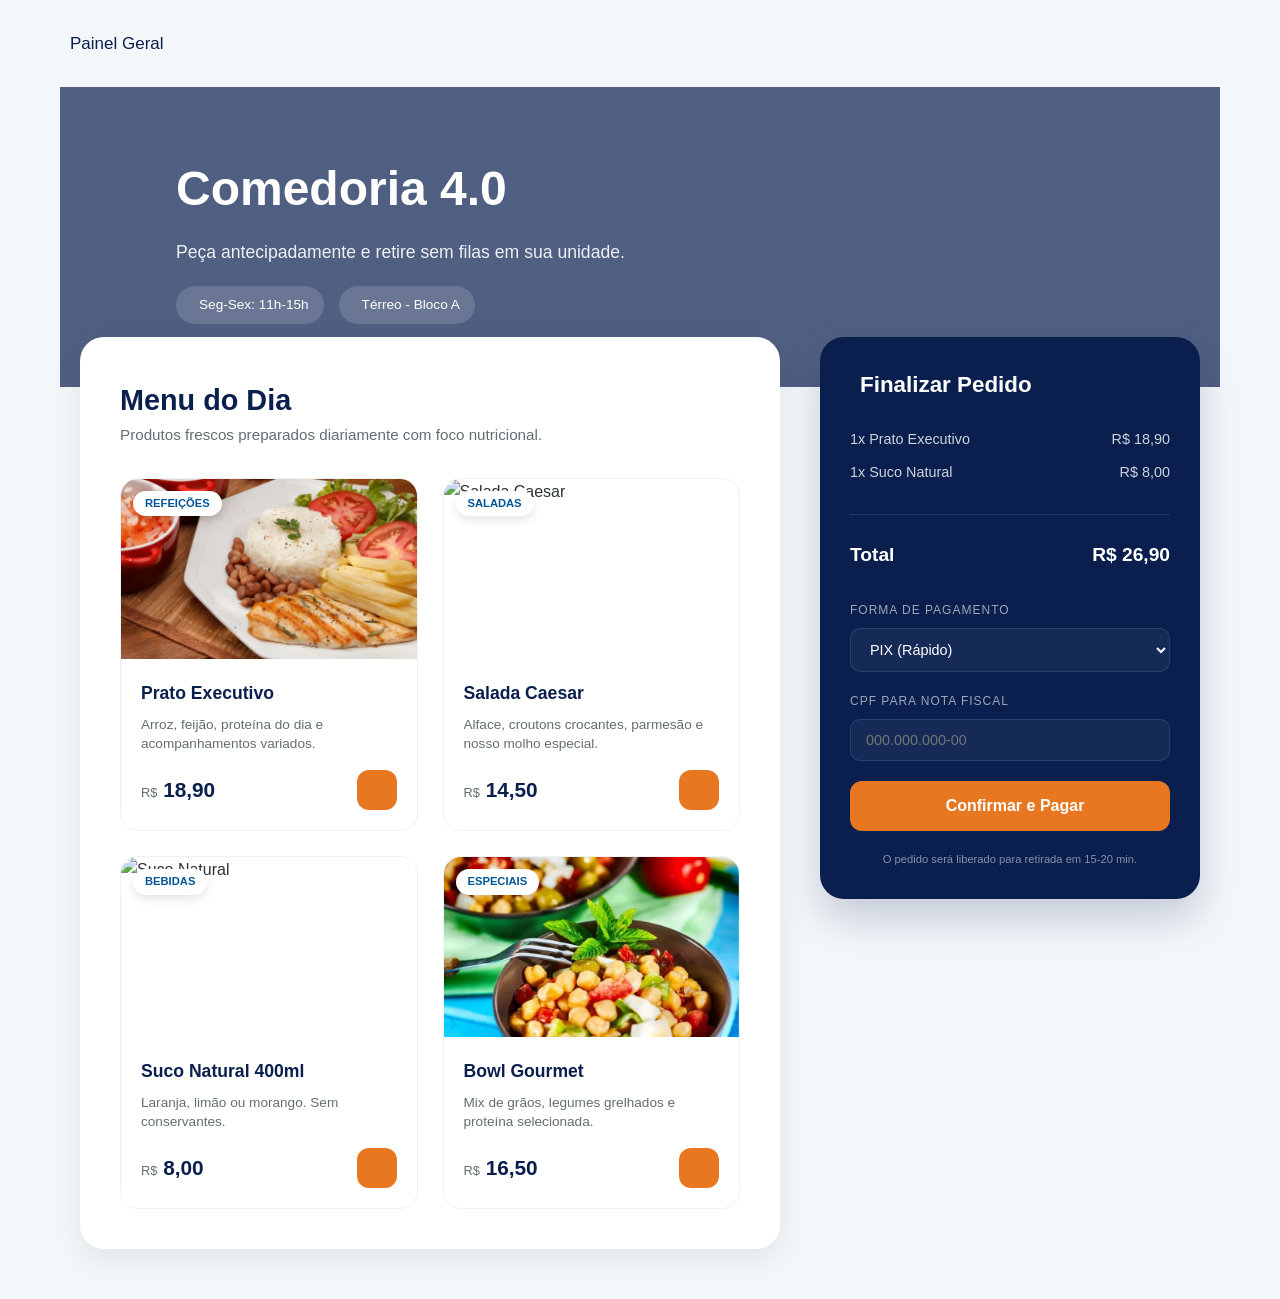
==== HTML/lanchonete.html @ bf76064f "Correcao" ====
<!DOCTYPE html>
<html lang="pt-BR">
<head>
    <meta charset="UTF-8">
    <meta name="viewport" content="width=device-width, initial-scale=1.0">
    <title>Comedoria 4.0 — SESC Elite</title>
    <link rel="stylesheet" href="https://cdn.jsdelivr.net/npm/@tabler/icons-webfont@latest/tabler-icons.min.css">
    <link rel="stylesheet" href="../CSS/style.css">
    <link rel="shortcut icon" href="/img/cropped-logo-sesc.png" type="image/cropped-logo-sesc.png">
    <style>
        :root {
            --sesc-blue-dark: #0A1F4E;
            --sesc-blue: #005596;
            --sesc-orange: #E87722;
            --bg-light: #f4f7fa;
            --white: #ffffff;
            --text-main: #2d3436;
            --text-muted: #636e72;
            --shadow: 0 10px 30px rgba(0,0,0,0.08);
        }

        * { margin: 0; padding: 0; box-sizing: border-box; font-family: 'Inter', 'Segoe UI', sans-serif; }
        body { background-color: var(--bg-light); color: var(--text-main); }

        /* HEADER ELITE */
        .hero-lanchonete {
            height: 300px;
            background: linear-gradient(rgba(10, 31, 78, 0.7), rgba(10, 31, 78, 0.7)),
                        url('https://images.unsplash.com/photo-1550966841-3ee323357836?q=80&w=1200') center/cover;
            display: flex;
            align-items: center;
            padding: 0 10%;
            color: white;
        }

        .hero-text h1 { font-size: 3rem; font-weight: 800; margin-bottom: 10px; }
        .hero-text p { font-size: 1.1rem; opacity: 0.9; margin-bottom: 20px; }
        .hero-badges { display: flex; gap: 15px; }
        .h-badge { background: rgba(255,255,255,0.15); padding: 8px 15px; border-radius: 50px; font-size: 0.85rem; backdrop-filter: blur(5px); display: flex; align-items: center; gap: 8px; }

        /* LAYOUT PRINCIPAL */
        .shop-container {
            display: grid;
            grid-template-columns: 1fr 380px;
            gap: 40px;
            max-width: 1300px;
            margin: -50px auto 50px;
            padding: 0 20px;
        }

        /* GRID DE PRODUTOS */
        .menu-section {
            background: var(--white);
            padding: 40px;
            border-radius: 24px;
            box-shadow: var(--shadow);
        }

        .section-header { margin-bottom: 30px; }
        .section-header h2 { font-size: 1.8rem; color: var(--sesc-blue-dark); }
        .section-header p { color: var(--text-muted); font-size: 0.95rem; }

        .products-grid {
            display: grid;
            grid-template-columns: repeat(auto-fill, minmax(280px, 1fr));
            gap: 25px;
        }

        .product-card {
            background: var(--white);
            border-radius: 18px;
            overflow: hidden;
            border: 1px solid #edf2f7;
            transition: transform 0.3s ease, box-shadow 0.3s ease;
            position: relative;
        }

        .product-card:hover { transform: translateY(-8px); box-shadow: 0 15px 30px rgba(0,0,0,0.1); }

        .p-image { height: 180px; position: relative; overflow: hidden; }
        .p-image img { width: 100%; height: 100%; object-fit: cover; }
        .p-tag { position: absolute; top: 12px; left: 12px; background: white; padding: 4px 12px; border-radius: 50px; font-size: 0.7rem; font-weight: 700; color: var(--sesc-blue); text-transform: uppercase; box-shadow: 0 4px 10px rgba(0,0,0,0.1); }

        .p-info { padding: 20px; }
        .p-info h3 { font-size: 1.1rem; margin-bottom: 8px; color: var(--sesc-blue-dark); }
        .p-info p { font-size: 0.85rem; color: var(--text-muted); height: 40px; overflow: hidden; line-height: 1.4; }

        .p-footer { display: flex; justify-content: space-between; align-items: center; margin-top: 15px; }
        .p-price { font-size: 1.3rem; font-weight: 800; color: var(--sesc-blue-dark); }
        .p-price span { font-size: 0.8rem; font-weight: 400; color: var(--text-muted); }

        .btn-add {
            background: var(--sesc-orange);
            color: white;
            border: none;
            width: 40px;
            height: 40px;
            border-radius: 12px;
            cursor: pointer;
            display: flex;
            align-items: center;
            justify-content: center;
            font-size: 1.2rem;
            transition: 0.2s;
        }

        .btn-add:hover { background: #d3661d; transform: scale(1.1); }

        /* FORMULÁRIO DE PAGAMENTO / CHECKOUT */
        .checkout-sidebar {
            position: sticky;
            top: 20px;
            height: fit-content;
        }

        .checkout-card {
            background: var(--sesc-blue-dark);
            color: white;
            padding: 30px;
            border-radius: 24px;
            box-shadow: 0 20px 40px rgba(10, 31, 78, 0.2);
        }

        .checkout-card h3 { font-size: 1.4rem; margin-bottom: 25px; display: flex; align-items: center; gap: 10px; }
        
        .order-summary { margin-bottom: 25px; border-bottom: 1px solid rgba(255,255,255,0.1); padding-bottom: 20px; }
        .order-item { display: flex; justify-content: space-between; font-size: 0.9rem; margin-bottom: 10px; opacity: 0.8; }

        .total-row { display: flex; justify-content: space-between; font-size: 1.2rem; font-weight: 700; margin-bottom: 30px; }

        /* FORMULÁRIO ESTILIZADO */
        .payment-form label { display: block; font-size: 0.75rem; text-transform: uppercase; letter-spacing: 1px; opacity: 0.6; margin-bottom: 8px; }
        .input-group { margin-bottom: 20px; }
        .payment-form input, .payment-form select {
            width: 100%;
            background: rgba(255,255,255,0.05);
            border: 1px solid rgba(255,255,255,0.1);
            padding: 12px 15px;
            border-radius: 10px;
            color: white;
            font-size: 0.9rem;
            outline: none;
        }
        .payment-form input:focus { border-color: var(--sesc-orange); background: rgba(255,255,255,0.1); }

        .btn-pay {
            width: 100%;
            background: var(--sesc-orange);
            color: white;
            border: none;
            padding: 16px;
            border-radius: 12px;
            font-weight: 700;
            font-size: 1rem;
            cursor: pointer;
            transition: 0.3s;
            display: flex;
            align-items: center;
            justify-content: center;
            gap: 10px;
        }

        

        .btn-pay:hover { background: #ff8c3a; transform: translateY(-3px); box-shadow: 0 10px 20px rgba(232, 119, 34, 0.3); }

        .btn-back-elite {
            font-size: 17px;
            padding: 20px 10px;
            border-radius: 10px;
            margin-bottom: 50px;
            /* position: sticky;
            top: 50px; */
             text-decoration: none;
             color: var(--sesc-blue-dark);
             font-family: 'Franklin Gothic Medium', 'Arial Narrow', Arial, sans-serif;
        }

        .search-box-elite{
            margin-top: 30px;
            margin-bottom: 30px;
           
        }
        @media (max-width: 1024px) {
            .shop-container { grid-template-columns: 1fr; }
            .checkout-sidebar { position: static; }
        }
    </style>
</head>
<body>
    <div class="search-box-elite container">
        <a href="index.html" class="btn-back-elite"><i class="ti ti-arrow-left"></i> Painel Geral</a>
    </div>
<div class="container nav-content">
    <section class="hero-lanchonete">
        <div class="hero-text">
            <h1>Comedoria 4.0</h1>
            <p>Peça antecipadamente e retire sem filas em sua unidade.</p>
            <div class="hero-badges">
                <div class="h-badge"><i class="ti ti-clock"></i> Seg-Sex: 11h-15h</div>
                <div class="h-badge"><i class="ti ti-map-pin"></i> Térreo - Bloco A</div>
            </div>
        </div>
    </section>

    <div class="shop-container">
        <!-- ÁREA DE PRODUTOS -->
        <main class="menu-section">
            <div class="section-header">
                <h2>Menu do Dia</h2>
                <p>Produtos frescos preparados diariamente com foco nutricional.</p>
            </div>

            <div class="products-grid">
                <!-- PRATO 1 -->
                <article class="product-card">
                    <div class="p-image">
                        <span class="p-tag">Refeições</span>
                        <img src="/img/refeicao.webp" alt="Prato Executivo">
                    </div>
                    <div class="p-info">
                        <h3>Prato Executivo</h3>
                        <p>Arroz, feijão, proteína do dia e acompanhamentos variados.</p>
                        <div class="p-footer">
                            <div class="p-price"><span>R$</span> 18,90</div>
                            <button class="btn-add"><i class="ti ti-plus"></i></button>
                        </div>
                    </div>
                </article>

                <!-- PRATO 2 -->
                <article class="product-card">
                    <div class="p-image">
                        <span class="p-tag">Saladas</span>
                        <img src="https://images.unsplash.com/photo-1512621776951-a57141f2eefd?q=80&w=400" alt="Salada Caesar">
                    </div>
                    <div class="p-info">
                        <h3>Salada Caesar</h3>
                        <p>Alface, croutons crocantes, parmesão e nosso molho especial.</p>
                        <div class="p-footer">
                            <div class="p-price"><span>R$</span> 14,50</div>
                            <button class="btn-add"><i class="ti ti-plus"></i></button>
                        </div>
                    </div>
                </article>

                <!-- PRATO 3 -->
                <article class="product-card">
                    <div class="p-image">
                        <span class="p-tag">Bebidas</span>
                        <img src="https://images.unsplash.com/photo-1613478223719-2ab802602423?q=80&w=400" alt="Suco Natural">
                    </div>
                    <div class="p-info">
                        <h3>Suco Natural 400ml</h3>
                        <p>Laranja, limão ou morango. Sem conservantes.</p>
                        <div class="p-footer">
                            <div class="p-price"><span>R$</span> 8,00</div>
                            <button class="btn-add"><i class="ti ti-plus"></i></button>
                        </div>
                    </div>
                </article>

                <!-- PRATO 4 -->
                <article class="product-card">
                    <div class="p-image">
                        <span class="p-tag">Especiais</span>
                        <img src="/img/legumes.webp" alt="Bowl Gourmet">
                    </div>
                    <div class="p-info">
                        <h3>Bowl Gourmet</h3>
                        <p>Mix de grãos, legumes grelhados e proteína selecionada.</p>
                        <div class="p-footer">
                            <div class="p-price"><span>R$</span> 16,50</div>
                            <button class="btn-add"><i class="ti ti-plus"></i></button>
                        </div>
                    </div>
                </article>
            </div>
        </main>

        <!-- BARRA LATERAL DE PAGAMENTO -->
        <aside class="checkout-sidebar">
            <div class="checkout-card">
                <h3><i class="ti ti-shopping-cart"></i> Finalizar Pedido</h3>
                
                <div class="order-summary">
                    <div class="order-item"><span>1x Prato Executivo</span> <span>R$ 18,90</span></div>
                    <div class="order-item"><span>1x Suco Natural</span> <span>R$ 8,00</span></div>
                </div>

                <div class="total-row">
                    <span>Total</span>
                    <span>R$ 26,90</span>
                </div>

                <form class="payment-form">
                    <div class="input-group">
                        <label>Forma de Pagamento</label>
                        <select>
                            <option>PIX (Rápido)</option>
                            <option>Credencial SESC (Saldo)</option>
                            <option>Cartão de Crédito</option>
                        </select>
                    </div>

                    <div class="input-group">
                        <label>CPF para Nota Fiscal</label>
                        <input type="text" placeholder="000.000.000-00">
                    </div>

                    <button type="button" class="btn-pay">
                        <i class="ti ti-check"></i> Confirmar e Pagar
                    </button>
                </form>

                <p style="font-size: 0.7rem; opacity: 0.5; text-align: center; margin-top: 20px;">
                    O pedido será liberado para retirada em 15-20 min.
                </p>
            </div>
        </aside>
    </div>

</body>
</html>
---- CSS/style.css ----
/* --- CONFIGURAÇÕES GERAIS E VARIÁVEIS --- */
:root {
    --primary: #0A1F4E;    /* Azul Sesc */
    --accent: #E87722;     /* Laranja Sesc */
    --accent-light: #ff9142;
    --bg-light: #f4f7fa;
    --text-dark: #1e293b;
    --text-gray: #64748b;
    --white: #ffffff;
    --shadow: 0 10px 30px rgba(0, 0, 0, 0.08);
    --glass: rgba(255, 255, 255, 0.1);
    --success: #10b981;    /* Verde para horários ideais */
}

* {
    margin: 0;
    padding: 0;
    box-sizing: border-box;
}

body {
    font-family: 'Inter', sans-serif;
    background-color: var(--bg-light);
    color: var(--text-dark);
    line-height: 1.6;
    overflow-x: hidden;
}

h1, h2, h3, .logo-name {
    font-family: 'Montserrat', sans-serif;
    font-weight: 700;
}

.container {
    max-width: 1200px;
    margin: 0 auto;
    padding: 0 20px;
}

/* --- NAVBAR PROFISSIONAL --- */
.navbar {
    background: var(--primary);
    padding: 15px 0;
    position: sticky;
    top: 0;
    z-index: 1000;
    box-shadow: 0 4px 20px rgba(0,0,0,0.15);
}

.nav-inner {
    display: flex;
    justify-content: space-between;
    align-items: center;
    max-width: 1200px;
    margin: 0 auto;
    padding: 0 20px;
}

.nav-logo { display: flex; align-items: center; gap: 12px; }
.logo-mark {
    
    color: white;
    width: 40px;
    height: 40px;
    display: flex;
    align-items: center;
    justify-content: center;
    border-radius: 10px;
    font-size: 1.5rem;
    font-weight: 900;
}
.img-logo{
     width: 180px;
  height: auto;
}

.logo-name { color: white; font-size: 1.2rem; display: block; line-height: 1; }
.logo-sub { color: rgba(255,255,255,0.6); font-size: 0.7rem; text-transform: uppercase; letter-spacing: 1px; }

.nav-menu { display: flex; gap: 25px; list-style: none; }
.nav-menu a {
    color: rgba(255,255,255,0.8);
    text-decoration: none;
    font-weight: 500;
    font-size: 0.95rem;
    transition: 0.3s;
}

.nav-menu a:hover, .nav-menu a.active { color: var(--accent); }

.nav-actions { display: flex; gap: 15px; }

/* --- BOTÕES --- */
.btn-nav { padding: 10px 20px; border-radius: 12px; font-weight: 600; cursor: pointer; border: none; transition: 0.3s; display: flex; align-items: center; gap: 8px; }
.btn-ghost { background: transparent; color: white; border: 1px solid rgba(255,255,255,0.2); }
.btn-ghost:hover { background: rgba(255,255,255,0.1); }

.btn-cta, .btn-primary { 
    background: linear-gradient(135deg, var(--accent-light), var(--accent)); 
    color: white; 
    box-shadow: 0 4px 15px rgba(232, 119, 34, 0.3);
    border: none;
    cursor: pointer;
     border-radius: 10px;
     padding: 10px;
}
.btn-cta:hover, .btn-primary:hover { transform: translateY(-2px); box-shadow: 0 6px 20px rgba(232, 119, 34, 0.4); }

.btn-outline {
    background: transparent;
    border: 2px solid var(--accent);
    color: var(--accent);
    padding: 12px 25px;
    border-radius: 12px;
    font-weight: 700;
    cursor: pointer;
    transition: 0.3s;
}
.btn-outline:hover { background: var(--accent); color: white; }

/* --- HERO SECTION --- */
.hero {
    background: radial-gradient(circle at top right, #162a5a, var(--primary));
    padding: 100px 0 150px;
    color: white;
    position: relative;
    text-align: center;
}

.hero-h1 { font-size: 3.5rem; line-height: 1.1; margin: 20px 0; }
.hero-h1 em { color: var(--accent); font-style: normal; }
.hero-p { font-size: 1.2rem; opacity: 0.8; max-width: 600px; margin: 0 auto; }

.hero-actions { display: flex; justify-content: center; gap: 20px; margin-top: 30px; }

.hero-stats {
    display: flex;
    justify-content: center;
    gap: 20px;
    margin-top: 50px;
}

.stat-pill {
    background: rgba(255,255,255,0.05);
    backdrop-filter: blur(10px);
    padding: 15px 25px;
    border-radius: 20px;
    border: 1px solid rgba(255,255,255,0.1);
}
.stat-num { display: block; font-size: 1.5rem; font-weight: 800; color: var(--accent); }
.stat-lbl { font-size: 0.75rem; text-transform: uppercase; opacity: 0.7; }

/* --- FILA VIRTUAL E CARTÕES DE STATUS --- */
.section { padding: 80px 0; }
.section-white { background: white; }
.section-title { font-size: 2.5rem; color: var(--primary); margin-bottom: 10px; }

.queue-cards-grid {
    display: grid;
    grid-template-columns: repeat(auto-fit, minmax(350px, 1fr));
    gap: 30px;
    margin-top: 40px;
}

.q-card {
    background: white;
    border-radius: 24px;
    overflow: hidden;
    box-shadow: var(--shadow);
    transition: 0.3s;
    border: 1px solid #f1f5f9;
}

.q-card:hover { transform: translateY(-5px); box-shadow: 0 15px 45px rgba(0,0,0,0.1); }

.q-card-header { padding: 30px; color: white; position: relative; }
.ph-swim { background: linear-gradient(135deg, #0284c7, #075985); }
.ph-medical { background: linear-gradient(135deg, #f97316, #c2410c); }

.q-time-badge {
    position: absolute;
    top: 20px; right: 20px;
    background: rgba(0,0,0,0.2);
    padding: 5px 12px;
    border-radius: 50px;
    font-size: 0.8rem;
    font-weight: 600;
}

.q-card-body { padding: 30px; }
.q-pos-num { font-size: 3rem; font-weight: 900; color: #0284c7; display: block; line-height: 1; }
.orange-text { color: var(--accent); }

.q-bar-track { height: 8px; background: #e2e8f0; border-radius: 10px; margin-top: 10px; overflow: hidden; }
.q-bar-fill { height: 100%; border-radius: 10px; }
.blue { background: #0284c7; }
.orange-bg { background: var(--accent); }

/* --- AJUSTE PROFISSIONAL: HORÁRIO DE VISITAÇÃO --- */
.visiting-card {
    background: #ffffff;
    border-radius: 24px;
    padding: 32px;
    box-shadow: var(--shadow);
    border: 1px solid #f1f5f9;
    margin-top: 30px;
}

.hour-item.ideal .hour-label {
    color: var(--success);
    font-weight: 800;
}

.status-badge {
    background: #ecfdf5;
    color: var(--success);
    padding: 4px 12px;
    border-radius: 50px;
    font-size: 0.65rem;
    font-weight: 800;
    border: 1px solid #d1fae5;
}

/* --- SERVIÇOS (CARDS COM FOTO) --- */
.services-grid {
    display: grid;
    grid-template-columns: repeat(auto-fit, minmax(300px, 1fr));
    gap: 30px;
}

.svc-card {
    background: white;
    border-radius: 20px;
    overflow: hidden;
    box-shadow: var(--shadow);
    transition: 0.3s;
}

.svc-photo {
    height: 200px;
    background-size: cover;
    background-position: center;
    position: relative;
}

.ph-food { background-image: url('https://images.unsplash.com/photo-1504674900247-0877df9cc836?q=80&w=800'); }
.ph-sport { background-image: url('https://images.unsplash.com/photo-1534438327276-14e5300c3a48?q=80&w=800'); }
.ph-tourism { background-image: url('https://images.unsplash.com/photo-1507525428034-b723cf961d3e?q=80&w=800'); }

.svc-overlay { 
    position: absolute; top: 0; left: 0; width: 100%; height: 100%;
    background: rgba(10, 31, 78, 0.4);
    display: flex; align-items: center; justify-content: center; 
    font-size: 3rem; color: white; opacity: 0; transition: 0.3s;
}
.svc-card:hover .svc-overlay { opacity: 1; }

.svc-body { padding: 25px; }
.svc-cta { color: var(--accent); font-weight: 700; display: block; margin-top: 15px; text-decoration: none; }

/* --- CREDENCIAL 3D --- */
.section-dark { background: var(--primary); padding: 100px 0; color: white; }
.cred-layout { display: flex; align-items: center; gap: 50px; flex-wrap: wrap; }
.cred-left { flex: 1; min-width: 300px; }
.cred-right { flex: 1; display: flex; justify-content: center; }

.cred-card-3d {
    width: 380px;
    height: 220px;
    background: linear-gradient(135deg, #1e293b, #0f172a);
    border-radius: 20px;
    padding: 25px;
    position: relative;
    box-shadow: 0 25px 50px rgba(0,0,0,0.4);
    border: 1px solid rgba(255,255,255,0.1);
    overflow: hidden;
    transition: 0.5s ease;
}

.cred-card-3d:hover {
    transform: perspective(1000px) rotateY(-10deg) rotateX(5deg);
}

.cc-logo { 
    background: var(--accent); color: white; 
    width: 35px; height: 35px; border-radius: 8px; 
    display: flex; align-items: center; justify-content: center; 
    font-weight: 900; margin-bottom: 15px;
}

.cc-name { font-size: 1.4rem; font-weight: 700; margin-top: 10px; }
.cc-number { opacity: 0.6; font-family: monospace; letter-spacing: 1px; }

.cc-footer { display: flex; justify-content: space-between; align-items: flex-end; margin-top: 35px; }
.cc-qr { font-size: 2.8rem; color: white; }

.cc-circle { position: absolute; border-radius: 50%; background: var(--accent); filter: blur(40px); opacity: 0.15; z-index: 0; }
.c1 { width: 150px; height: 150px; top: -50px; right: -50px; }
.c2 { width: 100px; height: 100px; bottom: -20px; left: -20px; }

/* --- CREDENCIAL SESC ATUALIZADA (ESTILO DA FOTO) --- */

:root {
    --sesc-blue-dark: #0a2463; /* Azul profundo da imagem */
    --sesc-blue-light: #1e3a8a; /* Tom para o degradê suave no fundo */
    --white: #ffffff;
}

.cred-card-3d {
    width: 380px;
    height: 220px;
    background: var(--sesc-blue-dark);
    /* Cria o efeito de iluminação curva que aparece no fundo da foto */
    background: radial-gradient(circle at 20% 50%, var(--sesc-blue-light) 0%, var(--sesc-blue-dark) 70%);
    border-radius: 24px; /* Bordas mais arredondadas como na foto */
    padding: 25px;
    position: relative;
    box-shadow: 0 20px 40px rgba(0,0,0,0.3);
    overflow: hidden;
    color: var(--white);
    font-family: 'Inter', sans-serif;
    display: flex;
    flex-direction: column;
    justify-content: space-between;
}

/* Ícone do "S" branco no topo esquerdo */
.cc-logo { 
    background: var(--sesc-blue-light) rgba(0, 0, 0, 0.5); 
    color: var(--sesc-blue-dark); 
    width: 42px; 
    height: 42px; 
    border-radius: 8px; 
    display: flex; 
    align-items: center; 
    justify-content: center; 
    font-size: 28px;
    font-weight: 900; 
    margin-bottom: 5px;
}
.img-logo-card{
     width: 90px;
  height: auto;
  margin-left: 30px;
}

/* Badge "TITULAR" no topo direito */
.cc-badge-titular {
    position: absolute;
    top: 25px;
    right: 25px;
    background: rgba(255, 255, 255, 0.2);
    padding: 6px 16px;
    border-radius: 6px;
    font-size: 11px;
    font-weight: 800;
    letter-spacing: 1.5px;
    text-transform: uppercase;
}

/* Nome do Titular (MARIA A. SILVA) */
.cc-name { 
    font-size: 24px; 
    font-weight: 800; 
    margin-top: 15px;
    text-transform: uppercase;
    letter-spacing: 0.5px;
}

/* ID e Número */
.cc-id-container {
    margin-top: 5px;
    font-size: 14px;
    opacity: 0.9;
    letter-spacing: 1px;
}

.cc-label-small {
    font-size: 10px;
    text-transform: uppercase;
    opacity: 0.6;
    display: block;
    margin-bottom: 4px;
}

/* Rodapé com Validade e QR Code */
.cc-footer { 
    display: flex; 
    justify-content: space-between; 
    align-items: flex-end; 
}

.cc-validade {
    font-size: 18px;
    font-weight: 700;
}

/* Simulação do QR Code minimalista da foto */
.cc-qr-icon {
    width: 35px;
    height: 35px;
    opacity: 0.9;
    display: grid;
    grid-template-columns: repeat(2, 1fr);
    gap: 2px;
}

.cc-qr-dot {
    background: white;
    border-radius: 1px;
}

/* Efeito de brilho/reflexo no fundo */
.cc-overlay-light {
    position: absolute;
    top: 0;
    right: 0;
    width: 100%;
    height: 100%;
    background: radial-gradient(ellipse at top right, rgba(255,255,255,0.1) 0%, transparent 60%);
    pointer-events: none;
}

/* --- FOOTER --- */
.footer { background: #050b1a; padding: 80px 0 40px; color: white; border-top: 1px solid rgba(255,255,255,0.05); }
.footer-grid { display: grid; grid-template-columns: repeat(auto-fit, minmax(200px, 1fr)); gap: 50px; margin-bottom: 50px; }
.footer-h4 { margin-bottom: 20px; color: var(--accent); }
.footer-list { list-style: none; }
.footer-list li { margin-bottom: 10px; }
.footer-list a { color: rgba(255,255,255,0.6); text-decoration: none; transition: 0.3s; }
.footer-list a:hover { color: white; padding-left: 5px; }

.footer-bottom { 
    border-top: 1px solid rgba(255,255,255,0.05); 
    padding-top: 30px; 
    display: flex; 
    justify-content: space-between; 
    font-size: 0.85rem; 
    opacity: 0.6; 
}

/* --- RESPONSIVIDADE --- */
@media (max-width: 768px) {
    .nav-menu { display: none; } 
    .hero-h1 { font-size: 2.2rem; }
    .hero-actions { flex-direction: column; padding: 0 20px; }
    .hero-stats { flex-wrap: wrap; }
    .cred-card-3d { width: 100%; max-width: 380px; height: 210px; }
    .footer-bottom { flex-direction: column; gap: 20px; text-align: center; }
}
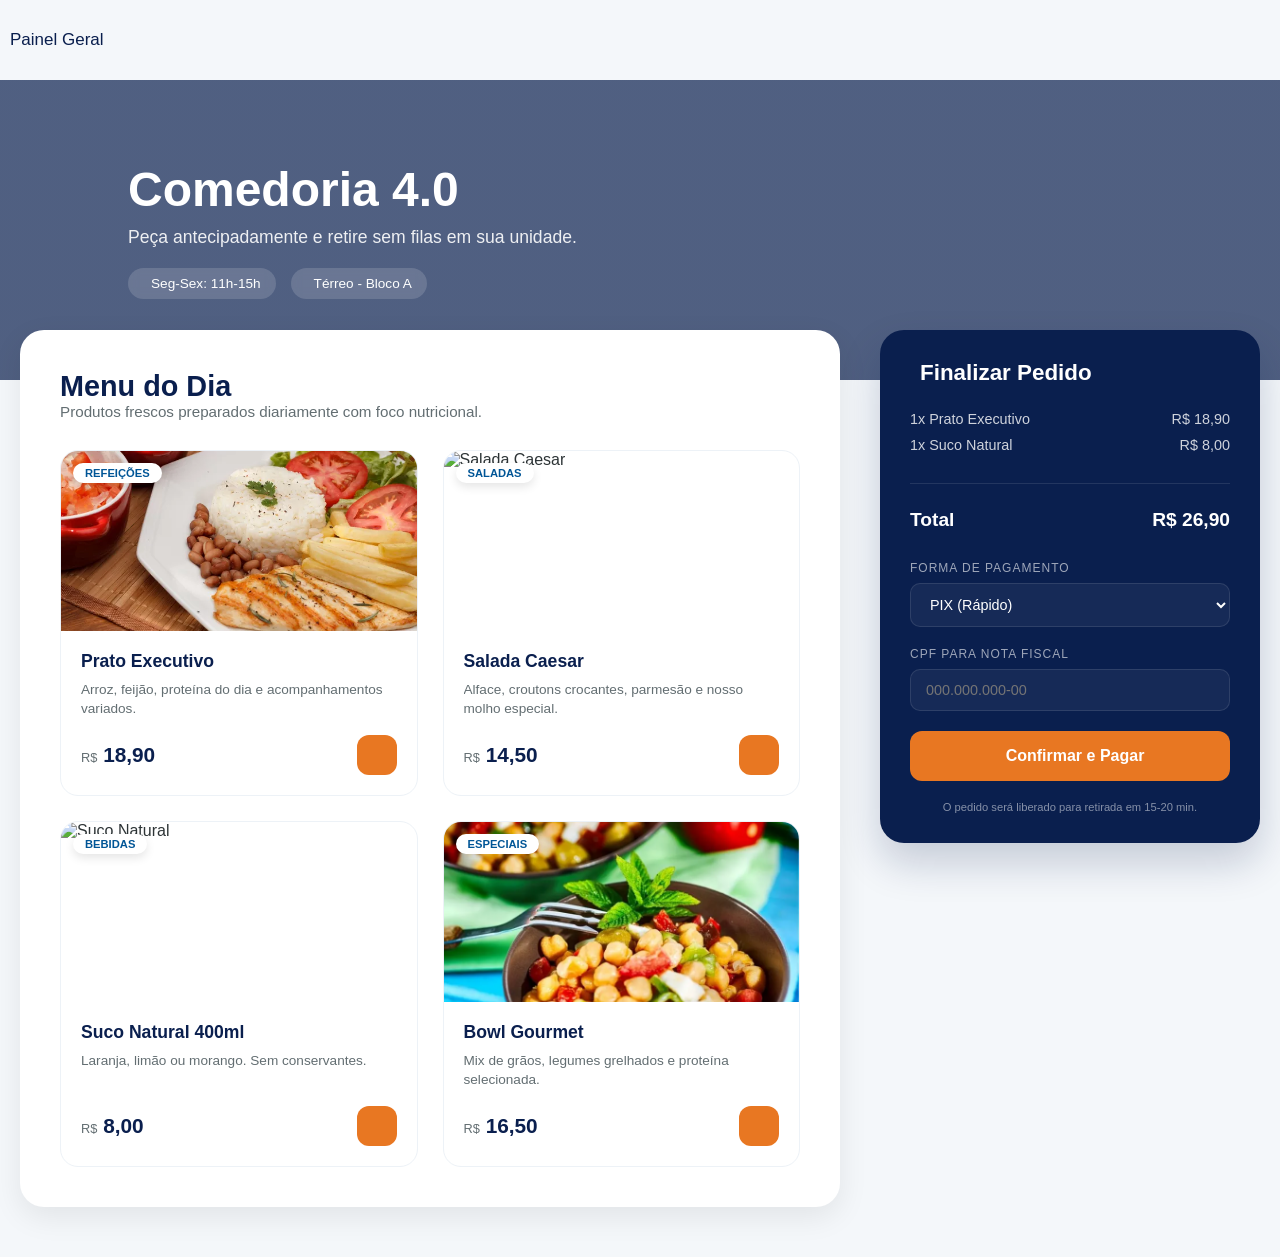
==== commit e4d28d36: "Update lanchonete.html" ====
--- a/HTML/lanchonete.html
+++ b/HTML/lanchonete.html
@@ -1,324 +1,324 @@
-<!DOCTYPE html>
-<html lang="pt-BR">
-<head>
-    <meta charset="UTF-8">
-    <meta name="viewport" content="width=device-width, initial-scale=1.0">
-    <title>Comedoria 4.0 — SESC Elite</title>
-    <link rel="stylesheet" href="https://cdn.jsdelivr.net/npm/@tabler/icons-webfont@latest/tabler-icons.min.css">
-    <link rel="stylesheet" href="../CSS/style.css">
-    <link rel="shortcut icon" href="/img/cropped-logo-sesc.png" type="image/cropped-logo-sesc.png">
-    <style>
-        :root {
-            --sesc-blue-dark: #0A1F4E;
-            --sesc-blue: #005596;
-            --sesc-orange: #E87722;
-            --bg-light: #f4f7fa;
-            --white: #ffffff;
-            --text-main: #2d3436;
-            --text-muted: #636e72;
-            --shadow: 0 10px 30px rgba(0,0,0,0.08);
-        }
-
-        * { margin: 0; padding: 0; box-sizing: border-box; font-family: 'Inter', 'Segoe UI', sans-serif; }
-        body { background-color: var(--bg-light); color: var(--text-main); }
-
-        /* HEADER ELITE */
-        .hero-lanchonete {
-            height: 300px;
-            background: linear-gradient(rgba(10, 31, 78, 0.7), rgba(10, 31, 78, 0.7)),
-                        url('https://images.unsplash.com/photo-1550966841-3ee323357836?q=80&w=1200') center/cover;
-            display: flex;
-            align-items: center;
-            padding: 0 10%;
-            color: white;
-        }
-
-        .hero-text h1 { font-size: 3rem; font-weight: 800; margin-bottom: 10px; }
-        .hero-text p { font-size: 1.1rem; opacity: 0.9; margin-bottom: 20px; }
-        .hero-badges { display: flex; gap: 15px; }
-        .h-badge { background: rgba(255,255,255,0.15); padding: 8px 15px; border-radius: 50px; font-size: 0.85rem; backdrop-filter: blur(5px); display: flex; align-items: center; gap: 8px; }
-
-        /* LAYOUT PRINCIPAL */
-        .shop-container {
-            display: grid;
-            grid-template-columns: 1fr 380px;
-            gap: 40px;
-            max-width: 1300px;
-            margin: -50px auto 50px;
-            padding: 0 20px;
-        }
-
-        /* GRID DE PRODUTOS */
-        .menu-section {
-            background: var(--white);
-            padding: 40px;
-            border-radius: 24px;
-            box-shadow: var(--shadow);
-        }
-
-        .section-header { margin-bottom: 30px; }
-        .section-header h2 { font-size: 1.8rem; color: var(--sesc-blue-dark); }
-        .section-header p { color: var(--text-muted); font-size: 0.95rem; }
-
-        .products-grid {
-            display: grid;
-            grid-template-columns: repeat(auto-fill, minmax(280px, 1fr));
-            gap: 25px;
-        }
-
-        .product-card {
-            background: var(--white);
-            border-radius: 18px;
-            overflow: hidden;
-            border: 1px solid #edf2f7;
-            transition: transform 0.3s ease, box-shadow 0.3s ease;
-            position: relative;
-        }
-
-        .product-card:hover { transform: translateY(-8px); box-shadow: 0 15px 30px rgba(0,0,0,0.1); }
-
-        .p-image { height: 180px; position: relative; overflow: hidden; }
-        .p-image img { width: 100%; height: 100%; object-fit: cover; }
-        .p-tag { position: absolute; top: 12px; left: 12px; background: white; padding: 4px 12px; border-radius: 50px; font-size: 0.7rem; font-weight: 700; color: var(--sesc-blue); text-transform: uppercase; box-shadow: 0 4px 10px rgba(0,0,0,0.1); }
-
-        .p-info { padding: 20px; }
-        .p-info h3 { font-size: 1.1rem; margin-bottom: 8px; color: var(--sesc-blue-dark); }
-        .p-info p { font-size: 0.85rem; color: var(--text-muted); height: 40px; overflow: hidden; line-height: 1.4; }
-
-        .p-footer { display: flex; justify-content: space-between; align-items: center; margin-top: 15px; }
-        .p-price { font-size: 1.3rem; font-weight: 800; color: var(--sesc-blue-dark); }
-        .p-price span { font-size: 0.8rem; font-weight: 400; color: var(--text-muted); }
-
-        .btn-add {
-            background: var(--sesc-orange);
-            color: white;
-            border: none;
-            width: 40px;
-            height: 40px;
-            border-radius: 12px;
-            cursor: pointer;
-            display: flex;
-            align-items: center;
-            justify-content: center;
-            font-size: 1.2rem;
-            transition: 0.2s;
-        }
-
-        .btn-add:hover { background: #d3661d; transform: scale(1.1); }
-
-        /* FORMULÁRIO DE PAGAMENTO / CHECKOUT */
-        .checkout-sidebar {
-            position: sticky;
-            top: 20px;
-            height: fit-content;
-        }
-
-        .checkout-card {
-            background: var(--sesc-blue-dark);
-            color: white;
-            padding: 30px;
-            border-radius: 24px;
-            box-shadow: 0 20px 40px rgba(10, 31, 78, 0.2);
-        }
-
-        .checkout-card h3 { font-size: 1.4rem; margin-bottom: 25px; display: flex; align-items: center; gap: 10px; }
-        
-        .order-summary { margin-bottom: 25px; border-bottom: 1px solid rgba(255,255,255,0.1); padding-bottom: 20px; }
-        .order-item { display: flex; justify-content: space-between; font-size: 0.9rem; margin-bottom: 10px; opacity: 0.8; }
-
-        .total-row { display: flex; justify-content: space-between; font-size: 1.2rem; font-weight: 700; margin-bottom: 30px; }
-
-        /* FORMULÁRIO ESTILIZADO */
-        .payment-form label { display: block; font-size: 0.75rem; text-transform: uppercase; letter-spacing: 1px; opacity: 0.6; margin-bottom: 8px; }
-        .input-group { margin-bottom: 20px; }
-        .payment-form input, .payment-form select {
-            width: 100%;
-            background: rgba(255,255,255,0.05);
-            border: 1px solid rgba(255,255,255,0.1);
-            padding: 12px 15px;
-            border-radius: 10px;
-            color: white;
-            font-size: 0.9rem;
-            outline: none;
-        }
-        .payment-form input:focus { border-color: var(--sesc-orange); background: rgba(255,255,255,0.1); }
-
-        .btn-pay {
-            width: 100%;
-            background: var(--sesc-orange);
-            color: white;
-            border: none;
-            padding: 16px;
-            border-radius: 12px;
-            font-weight: 700;
-            font-size: 1rem;
-            cursor: pointer;
-            transition: 0.3s;
-            display: flex;
-            align-items: center;
-            justify-content: center;
-            gap: 10px;
-        }
-
-        
-
-        .btn-pay:hover { background: #ff8c3a; transform: translateY(-3px); box-shadow: 0 10px 20px rgba(232, 119, 34, 0.3); }
-
-        .btn-back-elite {
-            font-size: 17px;
-            padding: 20px 10px;
-            border-radius: 10px;
-            margin-bottom: 50px;
-            /* position: sticky;
-            top: 50px; */
-             text-decoration: none;
-             color: var(--sesc-blue-dark);
-             font-family: 'Franklin Gothic Medium', 'Arial Narrow', Arial, sans-serif;
-        }
-
-        .search-box-elite{
-            margin-top: 30px;
-            margin-bottom: 30px;
-           
-        }
-        @media (max-width: 1024px) {
-            .shop-container { grid-template-columns: 1fr; }
-            .checkout-sidebar { position: static; }
-        }
-    </style>
-</head>
-<body>
-    <div class="search-box-elite container">
-        <a href="index.html" class="btn-back-elite"><i class="ti ti-arrow-left"></i> Painel Geral</a>
-    </div>
-<div class="container nav-content">
-    <section class="hero-lanchonete">
-        <div class="hero-text">
-            <h1>Comedoria 4.0</h1>
-            <p>Peça antecipadamente e retire sem filas em sua unidade.</p>
-            <div class="hero-badges">
-                <div class="h-badge"><i class="ti ti-clock"></i> Seg-Sex: 11h-15h</div>
-                <div class="h-badge"><i class="ti ti-map-pin"></i> Térreo - Bloco A</div>
-            </div>
-        </div>
-    </section>
-
-    <div class="shop-container">
-        <!-- ÁREA DE PRODUTOS -->
-        <main class="menu-section">
-            <div class="section-header">
-                <h2>Menu do Dia</h2>
-                <p>Produtos frescos preparados diariamente com foco nutricional.</p>
-            </div>
-
-            <div class="products-grid">
-                <!-- PRATO 1 -->
-                <article class="product-card">
-                    <div class="p-image">
-                        <span class="p-tag">Refeições</span>
-                        <img src="/img/refeicao.webp" alt="Prato Executivo">
-                    </div>
-                    <div class="p-info">
-                        <h3>Prato Executivo</h3>
-                        <p>Arroz, feijão, proteína do dia e acompanhamentos variados.</p>
-                        <div class="p-footer">
-                            <div class="p-price"><span>R$</span> 18,90</div>
-                            <button class="btn-add"><i class="ti ti-plus"></i></button>
-                        </div>
-                    </div>
-                </article>
-
-                <!-- PRATO 2 -->
-                <article class="product-card">
-                    <div class="p-image">
-                        <span class="p-tag">Saladas</span>
-                        <img src="https://images.unsplash.com/photo-1512621776951-a57141f2eefd?q=80&w=400" alt="Salada Caesar">
-                    </div>
-                    <div class="p-info">
-                        <h3>Salada Caesar</h3>
-                        <p>Alface, croutons crocantes, parmesão e nosso molho especial.</p>
-                        <div class="p-footer">
-                            <div class="p-price"><span>R$</span> 14,50</div>
-                            <button class="btn-add"><i class="ti ti-plus"></i></button>
-                        </div>
-                    </div>
-                </article>
-
-                <!-- PRATO 3 -->
-                <article class="product-card">
-                    <div class="p-image">
-                        <span class="p-tag">Bebidas</span>
-                        <img src="https://images.unsplash.com/photo-1613478223719-2ab802602423?q=80&w=400" alt="Suco Natural">
-                    </div>
-                    <div class="p-info">
-                        <h3>Suco Natural 400ml</h3>
-                        <p>Laranja, limão ou morango. Sem conservantes.</p>
-                        <div class="p-footer">
-                            <div class="p-price"><span>R$</span> 8,00</div>
-                            <button class="btn-add"><i class="ti ti-plus"></i></button>
-                        </div>
-                    </div>
-                </article>
-
-                <!-- PRATO 4 -->
-                <article class="product-card">
-                    <div class="p-image">
-                        <span class="p-tag">Especiais</span>
-                        <img src="/img/legumes.webp" alt="Bowl Gourmet">
-                    </div>
-                    <div class="p-info">
-                        <h3>Bowl Gourmet</h3>
-                        <p>Mix de grãos, legumes grelhados e proteína selecionada.</p>
-                        <div class="p-footer">
-                            <div class="p-price"><span>R$</span> 16,50</div>
-                            <button class="btn-add"><i class="ti ti-plus"></i></button>
-                        </div>
-                    </div>
-                </article>
-            </div>
-        </main>
-
-        <!-- BARRA LATERAL DE PAGAMENTO -->
-        <aside class="checkout-sidebar">
-            <div class="checkout-card">
-                <h3><i class="ti ti-shopping-cart"></i> Finalizar Pedido</h3>
-                
-                <div class="order-summary">
-                    <div class="order-item"><span>1x Prato Executivo</span> <span>R$ 18,90</span></div>
-                    <div class="order-item"><span>1x Suco Natural</span> <span>R$ 8,00</span></div>
-                </div>
-
-                <div class="total-row">
-                    <span>Total</span>
-                    <span>R$ 26,90</span>
-                </div>
-
-                <form class="payment-form">
-                    <div class="input-group">
-                        <label>Forma de Pagamento</label>
-                        <select>
-                            <option>PIX (Rápido)</option>
-                            <option>Credencial SESC (Saldo)</option>
-                            <option>Cartão de Crédito</option>
-                        </select>
-                    </div>
-
-                    <div class="input-group">
-                        <label>CPF para Nota Fiscal</label>
-                        <input type="text" placeholder="000.000.000-00">
-                    </div>
-
-                    <button type="button" class="btn-pay">
-                        <i class="ti ti-check"></i> Confirmar e Pagar
-                    </button>
-                </form>
-
-                <p style="font-size: 0.7rem; opacity: 0.5; text-align: center; margin-top: 20px;">
-                    O pedido será liberado para retirada em 15-20 min.
-                </p>
-            </div>
-        </aside>
-    </div>
-
-</body>
-</html>+<!DOCTYPE html>
+<html lang="pt-BR">
+<head>
+    <meta charset="UTF-8">
+    <meta name="viewport" content="width=device-width, initial-scale=1.0">
+    <title>Comedoria 4.0 — SESC Elite</title>
+    <link rel="stylesheet" href="https://cdn.jsdelivr.net/npm/@tabler/icons-webfont@latest/tabler-icons.min.css">
+    <link rel="stylesheet" href="CSS/style.css">
+    <link rel="shortcut icon" href="/img/cropped-logo-sesc.png" type="image/cropped-logo-sesc.png">
+    <style>
+        :root {
+            --sesc-blue-dark: #0A1F4E;
+            --sesc-blue: #005596;
+            --sesc-orange: #E87722;
+            --bg-light: #f4f7fa;
+            --white: #ffffff;
+            --text-main: #2d3436;
+            --text-muted: #636e72;
+            --shadow: 0 10px 30px rgba(0,0,0,0.08);
+        }
+
+        * { margin: 0; padding: 0; box-sizing: border-box; font-family: 'Inter', 'Segoe UI', sans-serif; }
+        body { background-color: var(--bg-light); color: var(--text-main); }
+
+        /* HEADER ELITE */
+        .hero-lanchonete {
+            height: 300px;
+            background: linear-gradient(rgba(10, 31, 78, 0.7), rgba(10, 31, 78, 0.7)),
+                        url('https://images.unsplash.com/photo-1550966841-3ee323357836?q=80&w=1200') center/cover;
+            display: flex;
+            align-items: center;
+            padding: 0 10%;
+            color: white;
+        }
+
+        .hero-text h1 { font-size: 3rem; font-weight: 800; margin-bottom: 10px; }
+        .hero-text p { font-size: 1.1rem; opacity: 0.9; margin-bottom: 20px; }
+        .hero-badges { display: flex; gap: 15px; }
+        .h-badge { background: rgba(255,255,255,0.15); padding: 8px 15px; border-radius: 50px; font-size: 0.85rem; backdrop-filter: blur(5px); display: flex; align-items: center; gap: 8px; }
+
+        /* LAYOUT PRINCIPAL */
+        .shop-container {
+            display: grid;
+            grid-template-columns: 1fr 380px;
+            gap: 40px;
+            max-width: 1300px;
+            margin: -50px auto 50px;
+            padding: 0 20px;
+        }
+
+        /* GRID DE PRODUTOS */
+        .menu-section {
+            background: var(--white);
+            padding: 40px;
+            border-radius: 24px;
+            box-shadow: var(--shadow);
+        }
+
+        .section-header { margin-bottom: 30px; }
+        .section-header h2 { font-size: 1.8rem; color: var(--sesc-blue-dark); }
+        .section-header p { color: var(--text-muted); font-size: 0.95rem; }
+
+        .products-grid {
+            display: grid;
+            grid-template-columns: repeat(auto-fill, minmax(280px, 1fr));
+            gap: 25px;
+        }
+
+        .product-card {
+            background: var(--white);
+            border-radius: 18px;
+            overflow: hidden;
+            border: 1px solid #edf2f7;
+            transition: transform 0.3s ease, box-shadow 0.3s ease;
+            position: relative;
+        }
+
+        .product-card:hover { transform: translateY(-8px); box-shadow: 0 15px 30px rgba(0,0,0,0.1); }
+
+        .p-image { height: 180px; position: relative; overflow: hidden; }
+        .p-image img { width: 100%; height: 100%; object-fit: cover; }
+        .p-tag { position: absolute; top: 12px; left: 12px; background: white; padding: 4px 12px; border-radius: 50px; font-size: 0.7rem; font-weight: 700; color: var(--sesc-blue); text-transform: uppercase; box-shadow: 0 4px 10px rgba(0,0,0,0.1); }
+
+        .p-info { padding: 20px; }
+        .p-info h3 { font-size: 1.1rem; margin-bottom: 8px; color: var(--sesc-blue-dark); }
+        .p-info p { font-size: 0.85rem; color: var(--text-muted); height: 40px; overflow: hidden; line-height: 1.4; }
+
+        .p-footer { display: flex; justify-content: space-between; align-items: center; margin-top: 15px; }
+        .p-price { font-size: 1.3rem; font-weight: 800; color: var(--sesc-blue-dark); }
+        .p-price span { font-size: 0.8rem; font-weight: 400; color: var(--text-muted); }
+
+        .btn-add {
+            background: var(--sesc-orange);
+            color: white;
+            border: none;
+            width: 40px;
+            height: 40px;
+            border-radius: 12px;
+            cursor: pointer;
+            display: flex;
+            align-items: center;
+            justify-content: center;
+            font-size: 1.2rem;
+            transition: 0.2s;
+        }
+
+        .btn-add:hover { background: #d3661d; transform: scale(1.1); }
+
+        /* FORMULÁRIO DE PAGAMENTO / CHECKOUT */
+        .checkout-sidebar {
+            position: sticky;
+            top: 20px;
+            height: fit-content;
+        }
+
+        .checkout-card {
+            background: var(--sesc-blue-dark);
+            color: white;
+            padding: 30px;
+            border-radius: 24px;
+            box-shadow: 0 20px 40px rgba(10, 31, 78, 0.2);
+        }
+
+        .checkout-card h3 { font-size: 1.4rem; margin-bottom: 25px; display: flex; align-items: center; gap: 10px; }
+        
+        .order-summary { margin-bottom: 25px; border-bottom: 1px solid rgba(255,255,255,0.1); padding-bottom: 20px; }
+        .order-item { display: flex; justify-content: space-between; font-size: 0.9rem; margin-bottom: 10px; opacity: 0.8; }
+
+        .total-row { display: flex; justify-content: space-between; font-size: 1.2rem; font-weight: 700; margin-bottom: 30px; }
+
+        /* FORMULÁRIO ESTILIZADO */
+        .payment-form label { display: block; font-size: 0.75rem; text-transform: uppercase; letter-spacing: 1px; opacity: 0.6; margin-bottom: 8px; }
+        .input-group { margin-bottom: 20px; }
+        .payment-form input, .payment-form select {
+            width: 100%;
+            background: rgba(255,255,255,0.05);
+            border: 1px solid rgba(255,255,255,0.1);
+            padding: 12px 15px;
+            border-radius: 10px;
+            color: white;
+            font-size: 0.9rem;
+            outline: none;
+        }
+        .payment-form input:focus { border-color: var(--sesc-orange); background: rgba(255,255,255,0.1); }
+
+        .btn-pay {
+            width: 100%;
+            background: var(--sesc-orange);
+            color: white;
+            border: none;
+            padding: 16px;
+            border-radius: 12px;
+            font-weight: 700;
+            font-size: 1rem;
+            cursor: pointer;
+            transition: 0.3s;
+            display: flex;
+            align-items: center;
+            justify-content: center;
+            gap: 10px;
+        }
+
+        
+
+        .btn-pay:hover { background: #ff8c3a; transform: translateY(-3px); box-shadow: 0 10px 20px rgba(232, 119, 34, 0.3); }
+
+        .btn-back-elite {
+            font-size: 17px;
+            padding: 20px 10px;
+            border-radius: 10px;
+            margin-bottom: 50px;
+            /* position: sticky;
+            top: 50px; */
+             text-decoration: none;
+             color: var(--sesc-blue-dark);
+             font-family: 'Franklin Gothic Medium', 'Arial Narrow', Arial, sans-serif;
+        }
+
+        .search-box-elite{
+            margin-top: 30px;
+            margin-bottom: 30px;
+           
+        }
+        @media (max-width: 1024px) {
+            .shop-container { grid-template-columns: 1fr; }
+            .checkout-sidebar { position: static; }
+        }
+    </style>
+</head>
+<body>
+    <div class="search-box-elite container">
+        <a href="index.html" class="btn-back-elite"><i class="ti ti-arrow-left"></i> Painel Geral</a>
+    </div>
+<div class="container nav-content">
+    <section class="hero-lanchonete">
+        <div class="hero-text">
+            <h1>Comedoria 4.0</h1>
+            <p>Peça antecipadamente e retire sem filas em sua unidade.</p>
+            <div class="hero-badges">
+                <div class="h-badge"><i class="ti ti-clock"></i> Seg-Sex: 11h-15h</div>
+                <div class="h-badge"><i class="ti ti-map-pin"></i> Térreo - Bloco A</div>
+            </div>
+        </div>
+    </section>
+
+    <div class="shop-container">
+        <!-- ÁREA DE PRODUTOS -->
+        <main class="menu-section">
+            <div class="section-header">
+                <h2>Menu do Dia</h2>
+                <p>Produtos frescos preparados diariamente com foco nutricional.</p>
+            </div>
+
+            <div class="products-grid">
+                <!-- PRATO 1 -->
+                <article class="product-card">
+                    <div class="p-image">
+                        <span class="p-tag">Refeições</span>
+                        <img src="/img/refeicao.webp" alt="Prato Executivo">
+                    </div>
+                    <div class="p-info">
+                        <h3>Prato Executivo</h3>
+                        <p>Arroz, feijão, proteína do dia e acompanhamentos variados.</p>
+                        <div class="p-footer">
+                            <div class="p-price"><span>R$</span> 18,90</div>
+                            <button class="btn-add"><i class="ti ti-plus"></i></button>
+                        </div>
+                    </div>
+                </article>
+
+                <!-- PRATO 2 -->
+                <article class="product-card">
+                    <div class="p-image">
+                        <span class="p-tag">Saladas</span>
+                        <img src="https://images.unsplash.com/photo-1512621776951-a57141f2eefd?q=80&w=400" alt="Salada Caesar">
+                    </div>
+                    <div class="p-info">
+                        <h3>Salada Caesar</h3>
+                        <p>Alface, croutons crocantes, parmesão e nosso molho especial.</p>
+                        <div class="p-footer">
+                            <div class="p-price"><span>R$</span> 14,50</div>
+                            <button class="btn-add"><i class="ti ti-plus"></i></button>
+                        </div>
+                    </div>
+                </article>
+
+                <!-- PRATO 3 -->
+                <article class="product-card">
+                    <div class="p-image">
+                        <span class="p-tag">Bebidas</span>
+                        <img src="https://images.unsplash.com/photo-1613478223719-2ab802602423?q=80&w=400" alt="Suco Natural">
+                    </div>
+                    <div class="p-info">
+                        <h3>Suco Natural 400ml</h3>
+                        <p>Laranja, limão ou morango. Sem conservantes.</p>
+                        <div class="p-footer">
+                            <div class="p-price"><span>R$</span> 8,00</div>
+                            <button class="btn-add"><i class="ti ti-plus"></i></button>
+                        </div>
+                    </div>
+                </article>
+
+                <!-- PRATO 4 -->
+                <article class="product-card">
+                    <div class="p-image">
+                        <span class="p-tag">Especiais</span>
+                        <img src="/img/legumes.webp" alt="Bowl Gourmet">
+                    </div>
+                    <div class="p-info">
+                        <h3>Bowl Gourmet</h3>
+                        <p>Mix de grãos, legumes grelhados e proteína selecionada.</p>
+                        <div class="p-footer">
+                            <div class="p-price"><span>R$</span> 16,50</div>
+                            <button class="btn-add"><i class="ti ti-plus"></i></button>
+                        </div>
+                    </div>
+                </article>
+            </div>
+        </main>
+
+        <!-- BARRA LATERAL DE PAGAMENTO -->
+        <aside class="checkout-sidebar">
+            <div class="checkout-card">
+                <h3><i class="ti ti-shopping-cart"></i> Finalizar Pedido</h3>
+                
+                <div class="order-summary">
+                    <div class="order-item"><span>1x Prato Executivo</span> <span>R$ 18,90</span></div>
+                    <div class="order-item"><span>1x Suco Natural</span> <span>R$ 8,00</span></div>
+                </div>
+
+                <div class="total-row">
+                    <span>Total</span>
+                    <span>R$ 26,90</span>
+                </div>
+
+                <form class="payment-form">
+                    <div class="input-group">
+                        <label>Forma de Pagamento</label>
+                        <select>
+                            <option>PIX (Rápido)</option>
+                            <option>Credencial SESC (Saldo)</option>
+                            <option>Cartão de Crédito</option>
+                        </select>
+                    </div>
+
+                    <div class="input-group">
+                        <label>CPF para Nota Fiscal</label>
+                        <input type="text" placeholder="000.000.000-00">
+                    </div>
+
+                    <button type="button" class="btn-pay">
+                        <i class="ti ti-check"></i> Confirmar e Pagar
+                    </button>
+                </form>
+
+                <p style="font-size: 0.7rem; opacity: 0.5; text-align: center; margin-top: 20px;">
+                    O pedido será liberado para retirada em 15-20 min.
+                </p>
+            </div>
+        </aside>
+    </div>
+
+</body>
+</html>
